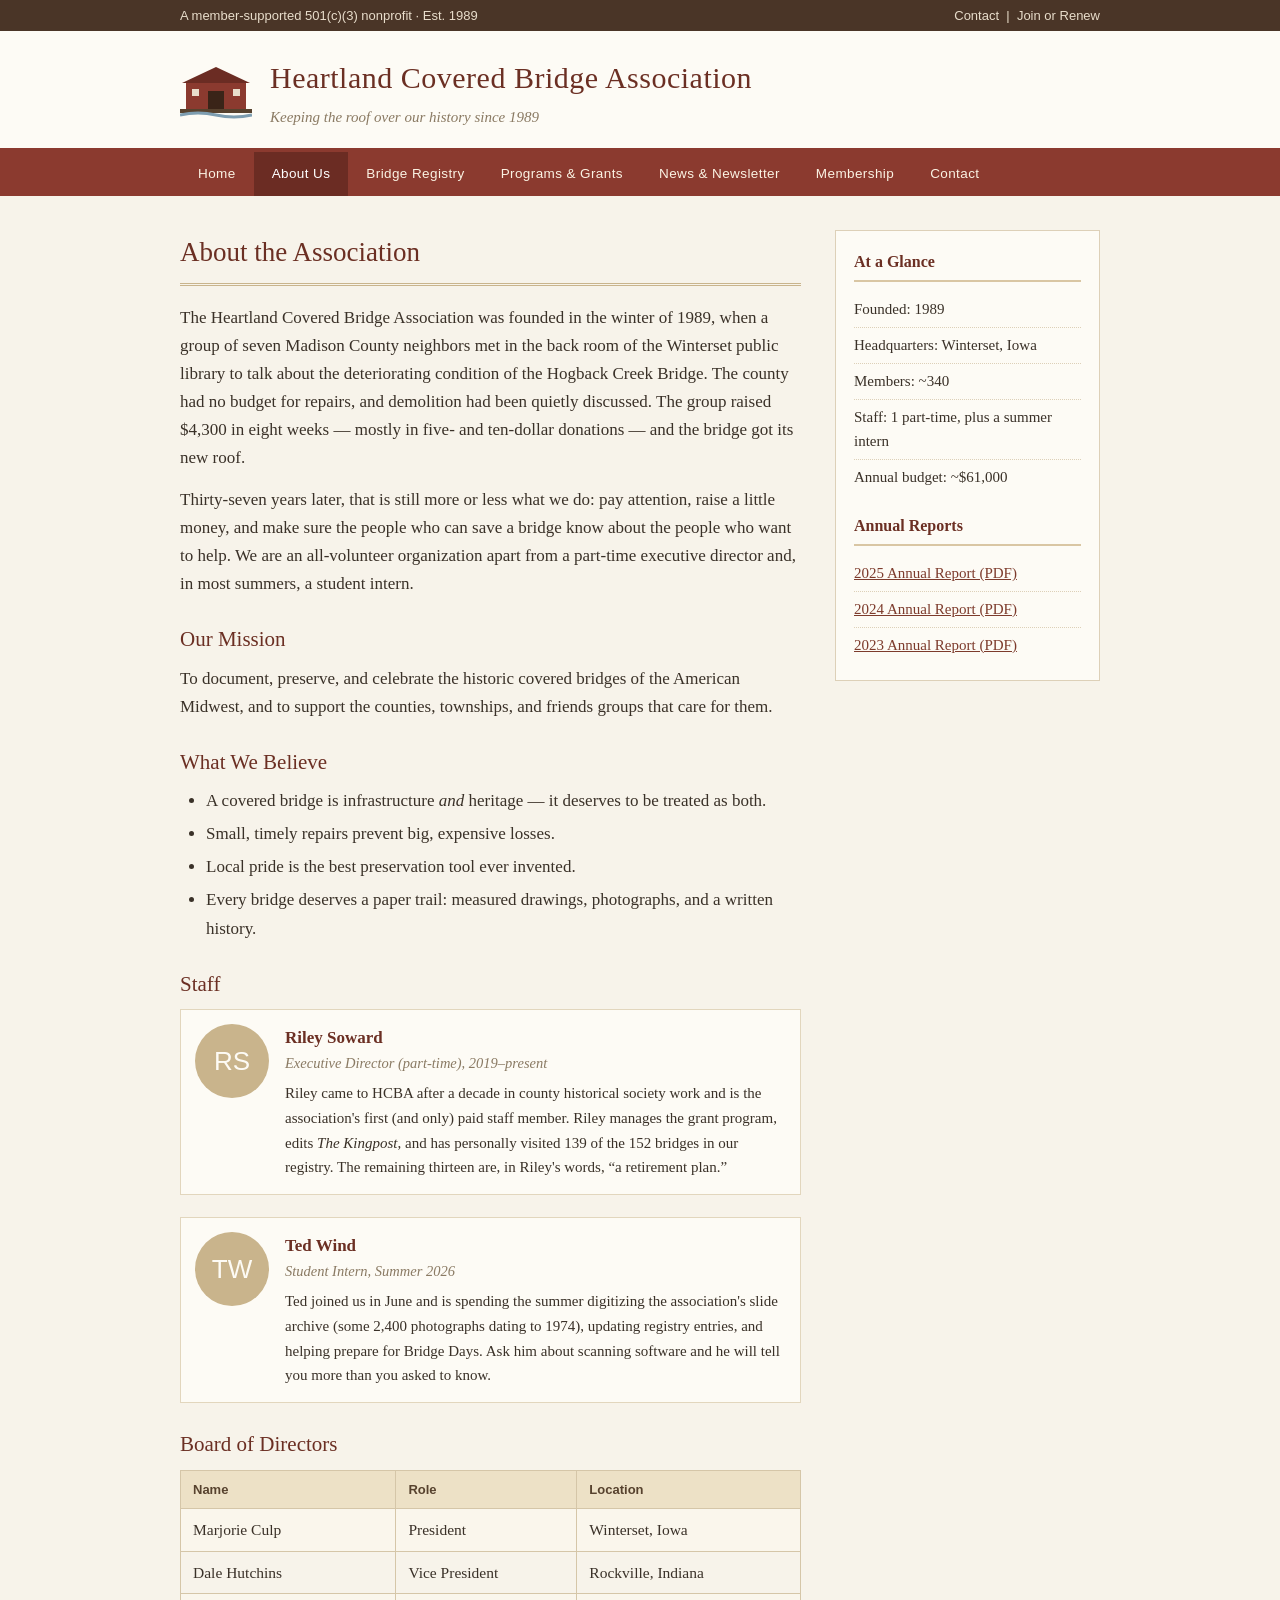
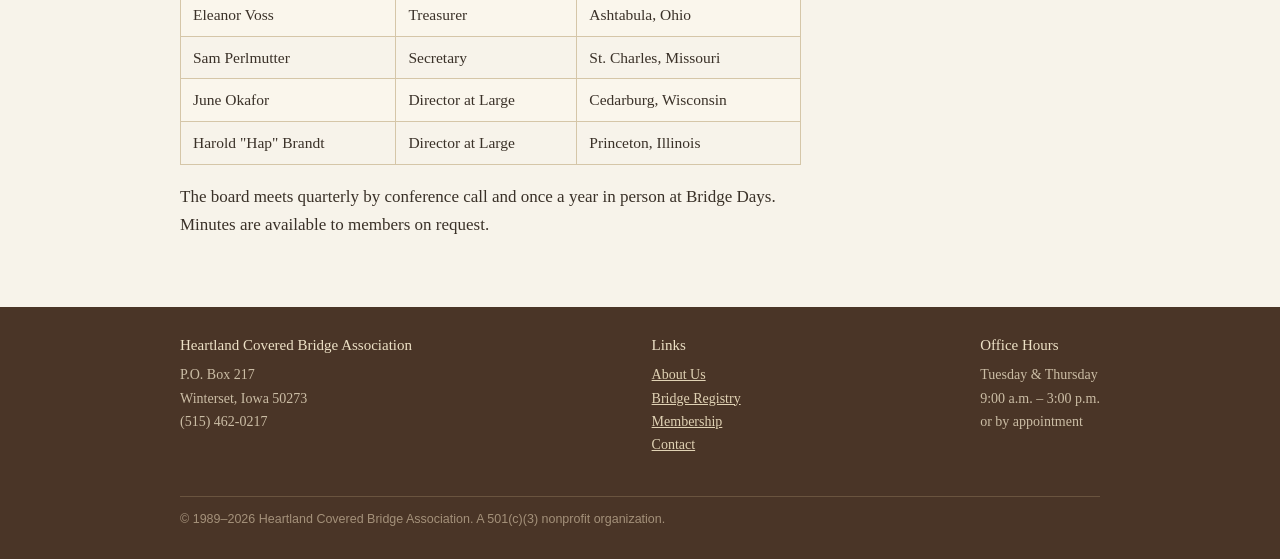
==== about.html @ 4b9364f1 "Heartland Covered Bridge Association website Co-Authored-By: Claude Fable 5 <noreply@anthropic.com>" ====
<!DOCTYPE html>
<html lang="en">
<head>
<meta charset="utf-8">
<meta name="viewport" content="width=device-width, initial-scale=1">
<title>About Us | Heartland Covered Bridge Association</title>
<link rel="stylesheet" href="css/style.css">
</head>
<body>

<div class="topstrip">
  <div class="wrap">
    <span>A member-supported 501(c)(3) nonprofit &middot; Est. 1989</span>
    <span><a href="contact.html">Contact</a> &nbsp;|&nbsp; <a href="membership.html">Join or Renew</a></span>
  </div>
</div>

<header class="site">
  <div class="wrap masthead">
    <svg width="72" height="54" viewBox="0 0 72 54" xmlns="http://www.w3.org/2000/svg" aria-hidden="true">
      <rect x="6" y="18" width="60" height="26" fill="#8b3a2f"/>
      <polygon points="2,18 36,2 70,18" fill="#6b2c23"/>
      <rect x="28" y="26" width="16" height="18" fill="#3a2418"/>
      <rect x="12" y="24" width="7" height="7" fill="#e8ddcb"/>
      <rect x="53" y="24" width="7" height="7" fill="#e8ddcb"/>
      <rect x="0" y="44" width="72" height="4" fill="#57422e"/>
      <path d="M0 50 Q18 46 36 50 T72 50" stroke="#7d9db0" stroke-width="3" fill="none"/>
    </svg>
    <div>
      <h1>Heartland Covered Bridge Association</h1>
      <div class="tagline">Keeping the roof over our history since 1989</div>
    </div>
  </div>
</header>

<nav class="main">
  <div class="wrap">
    <ul>
      <li><a href="index.html">Home</a></li>
      <li><a href="about.html" class="here">About Us</a></li>
      <li><a href="bridges.html">Bridge Registry</a></li>
      <li><a href="programs.html">Programs &amp; Grants</a></li>
      <li><a href="news.html">News &amp; Newsletter</a></li>
      <li><a href="membership.html">Membership</a></li>
      <li><a href="contact.html">Contact</a></li>
    </ul>
  </div>
</nav>

<div class="content">
  <div class="wrap cols">
    <div class="mainer">
      <h2 class="pagetitle">About the Association</h2>
      <p>
        The Heartland Covered Bridge Association was founded in the winter of 1989, when a group of
        seven Madison County neighbors met in the back room of the Winterset public library to talk
        about the deteriorating condition of the Hogback Creek Bridge. The county had no budget for
        repairs, and demolition had been quietly discussed. The group raised $4,300 in eight weeks
        &mdash; mostly in five- and ten-dollar donations &mdash; and the bridge got its new roof.
      </p>
      <p>
        Thirty-seven years later, that is still more or less what we do: pay attention, raise a
        little money, and make sure the people who can save a bridge know about the people who want
        to help. We are an all-volunteer organization apart from a part-time executive director and,
        in most summers, a student intern.
      </p>

      <h3>Our Mission</h3>
      <p>
        To document, preserve, and celebrate the historic covered bridges of the American Midwest,
        and to support the counties, townships, and friends groups that care for them.
      </p>

      <h3>What We Believe</h3>
      <ul>
        <li>A covered bridge is infrastructure <em>and</em> heritage &mdash; it deserves to be treated as both.</li>
        <li>Small, timely repairs prevent big, expensive losses.</li>
        <li>Local pride is the best preservation tool ever invented.</li>
        <li>Every bridge deserves a paper trail: measured drawings, photographs, and a written history.</li>
      </ul>

      <h3>Staff</h3>
      <div class="person">
        <div class="avatar">RS</div>
        <div>
          <h4>Riley Soward</h4>
          <div class="role">Executive Director (part-time), 2019&ndash;present</div>
          <p>
            Riley came to HCBA after a decade in county historical society work and is the
            association's first (and only) paid staff member. Riley manages the grant program, edits
            <em>The Kingpost</em>, and has personally visited 139 of the 152 bridges in our registry.
            The remaining thirteen are, in Riley's words, &ldquo;a retirement plan.&rdquo;
          </p>
        </div>
      </div>
      <div class="person">
        <div class="avatar">TW</div>
        <div>
          <h4>Ted Wind</h4>
          <div class="role">Student Intern, Summer 2026</div>
          <p>
            Ted joined us in June and is spending the summer digitizing the association's slide
            archive (some 2,400 photographs dating to 1974), updating registry entries, and helping
            prepare for Bridge Days. Ask him about scanning software and he will tell you more than
            you asked to know.
          </p>
        </div>
      </div>

      <h3>Board of Directors</h3>
      <table class="plain">
        <tr><th>Name</th><th>Role</th><th>Location</th></tr>
        <tr><td>Marjorie Culp</td><td>President</td><td>Winterset, Iowa</td></tr>
        <tr><td>Dale Hutchins</td><td>Vice President</td><td>Rockville, Indiana</td></tr>
        <tr><td>Eleanor Voss</td><td>Treasurer</td><td>Ashtabula, Ohio</td></tr>
        <tr><td>Sam Perlmutter</td><td>Secretary</td><td>St. Charles, Missouri</td></tr>
        <tr><td>June Okafor</td><td>Director at Large</td><td>Cedarburg, Wisconsin</td></tr>
        <tr><td>Harold "Hap" Brandt</td><td>Director at Large</td><td>Princeton, Illinois</td></tr>
      </table>
      <p>
        The board meets quarterly by conference call and once a year in person at Bridge Days.
        Minutes are available to members on request.
      </p>
    </div>

    <aside>
      <h3>At a Glance</h3>
      <ul>
        <li>Founded: 1989</li>
        <li>Headquarters: Winterset, Iowa</li>
        <li>Members: ~340</li>
        <li>Staff: 1 part-time, plus a summer intern</li>
        <li>Annual budget: ~$61,000</li>
      </ul>
      <h3 style="margin-top:18px;">Annual Reports</h3>
      <ul>
        <li><a href="#">2025 Annual Report (PDF)</a></li>
        <li><a href="#">2024 Annual Report (PDF)</a></li>
        <li><a href="#">2023 Annual Report (PDF)</a></li>
      </ul>
    </aside>
  </div>
</div>

<footer class="site">
  <div class="wrap">
    <div>
      <h4>Heartland Covered Bridge Association</h4>
      P.O. Box 217<br>
      Winterset, Iowa 50273<br>
      (515) 462-0217
    </div>
    <div>
      <h4>Links</h4>
      <a href="about.html">About Us</a><br>
      <a href="bridges.html">Bridge Registry</a><br>
      <a href="membership.html">Membership</a><br>
      <a href="contact.html">Contact</a>
    </div>
    <div>
      <h4>Office Hours</h4>
      Tuesday &amp; Thursday<br>
      9:00 a.m. &ndash; 3:00 p.m.<br>
      or by appointment
    </div>
    <div class="fine">
      &copy; 1989&ndash;2026 Heartland Covered Bridge Association. A 501(c)(3) nonprofit organization.
    </div>
  </div>
</footer>

</body>
</html>
---- css/style.css ----
/* Heartland Covered Bridge Association — site styles */

* { margin: 0; padding: 0; box-sizing: border-box; }

body {
  font-family: Georgia, "Times New Roman", serif;
  color: #3a3128;
  background: #f7f3ea;
  line-height: 1.65;
  font-size: 17px;
}

a { color: #7d3b2c; }
a:hover { color: #a04f3a; }

.wrap {
  max-width: 960px;
  margin: 0 auto;
  padding: 0 20px;
}

/* Top strip */
.topstrip {
  background: #4a3527;
  color: #e8ddcb;
  font-size: 13px;
  padding: 5px 0;
  font-family: Verdana, Geneva, sans-serif;
}
.topstrip .wrap { display: flex; justify-content: space-between; flex-wrap: wrap; gap: 6px; }
.topstrip a { color: #e8ddcb; text-decoration: none; }
.topstrip a:hover { text-decoration: underline; }

/* Header */
header.site {
  background: #fdfbf5;
  border-bottom: 4px solid #8b3a2f;
  padding: 22px 0 18px;
}
.masthead { display: flex; align-items: center; gap: 18px; }
.masthead svg { flex-shrink: 0; }
.masthead h1 {
  font-size: 30px;
  font-weight: normal;
  color: #6b2f23;
  letter-spacing: 0.5px;
}
.masthead .tagline {
  font-style: italic;
  color: #8a7a63;
  font-size: 15px;
  margin-top: 2px;
}

/* Nav */
nav.main {
  background: #8b3a2f;
  font-family: Verdana, Geneva, sans-serif;
}
nav.main ul { list-style: none; display: flex; flex-wrap: wrap; }
nav.main a {
  display: block;
  padding: 11px 18px;
  color: #fbf3e4;
  text-decoration: none;
  font-size: 13.5px;
  letter-spacing: 0.4px;
}
nav.main a:hover, nav.main a.here {
  background: #6b2c23;
  color: #fff;
}

/* Hero */
.hero {
  background: linear-gradient(rgba(58, 40, 28, 0.55), rgba(58, 40, 28, 0.55)), #a08863;
  position: relative;
  overflow: hidden;
}
.hero .art { display: block; width: 100%; height: auto; max-height: 420px; object-fit: cover; }
.hero .credit {
  position: absolute;
  top: 8px;
  right: 12px;
  font-size: 10.5px;
  color: rgba(253, 248, 236, 0.85);
  font-family: Verdana, sans-serif;
  text-shadow: 0 1px 2px rgba(0,0,0,0.6);
}
.bridgecard img.bphoto {
  width: 100%;
  height: auto;
  display: block;
  border: 1px solid #ddd0b8;
  margin-bottom: 4px;
}
.photocredit {
  font-size: 11px;
  color: #a89a82;
  font-family: Verdana, sans-serif;
  margin: 0 0 8px;
}
.hero .overlay {
  position: absolute;
  left: 0; right: 0; bottom: 0;
  padding: 26px 0;
  background: linear-gradient(transparent, rgba(40, 26, 16, 0.82));
  color: #fdf8ec;
}
.hero .overlay h2 {
  font-weight: normal;
  font-size: 28px;
  text-shadow: 0 1px 3px rgba(0,0,0,0.5);
}
.hero .overlay p { font-style: italic; font-size: 16px; text-shadow: 0 1px 3px rgba(0,0,0,0.5); }

/* Layout */
.content { padding: 34px 0 44px; }
.cols { display: flex; gap: 34px; align-items: flex-start; }
.cols .mainer { flex: 1 1 auto; min-width: 0; }
.cols aside {
  flex: 0 0 265px;
  background: #fdfbf5;
  border: 1px solid #ddd0b8;
  padding: 18px;
  font-size: 15px;
}
aside h3 {
  font-size: 16px;
  color: #6b2f23;
  border-bottom: 2px solid #d9c6a3;
  padding-bottom: 5px;
  margin-bottom: 10px;
}
aside ul { list-style: none; }
aside li { padding: 5px 0; border-bottom: 1px dotted #ddd0b8; }
aside li:last-child { border-bottom: none; }
aside .date { display: block; font-size: 12.5px; color: #8a7a63; font-family: Verdana, sans-serif; }

h2.pagetitle {
  font-weight: normal;
  color: #6b2f23;
  font-size: 27px;
  border-bottom: 3px double #c9b48c;
  padding-bottom: 8px;
  margin-bottom: 18px;
}
.mainer h3 { color: #6b2f23; font-weight: normal; font-size: 21px; margin: 24px 0 8px; }
.mainer p { margin-bottom: 14px; }
.mainer ul, .mainer ol { margin: 0 0 14px 26px; }
.mainer li { margin-bottom: 5px; }

/* Boxes and tables */
.notice {
  background: #f4e9cf;
  border: 1px solid #d9c6a3;
  padding: 14px 16px;
  margin: 0 0 20px;
  font-size: 15.5px;
}
.notice strong { color: #6b2f23; }

table.plain {
  width: 100%;
  border-collapse: collapse;
  margin-bottom: 18px;
  font-size: 15.5px;
}
table.plain th, table.plain td {
  border: 1px solid #d5c6a8;
  padding: 8px 12px;
  text-align: left;
}
table.plain th { background: #ede1c6; color: #57422e; font-family: Verdana, sans-serif; font-size: 13px; }
table.plain tr:nth-child(even) td { background: #faf6ec; }

.person {
  display: flex;
  gap: 16px;
  margin-bottom: 22px;
  background: #fdfbf5;
  border: 1px solid #e2d6bd;
  padding: 14px;
}
.person .avatar {
  flex: 0 0 74px;
  height: 74px;
  border-radius: 50%;
  background: #c9b48c;
  color: #fdfbf5;
  display: flex;
  align-items: center;
  justify-content: center;
  font-size: 26px;
  font-family: Verdana, sans-serif;
}
.person h4 { color: #6b2f23; font-size: 17px; }
.person .role { font-style: italic; color: #8a7a63; font-size: 14.5px; margin-bottom: 5px; }
.person p { font-size: 15px; margin: 0; }

.bridgecard {
  border: 1px solid #ddd0b8;
  background: #fdfbf5;
  margin-bottom: 18px;
  padding: 16px;
}
.bridgecard h4 { color: #6b2f23; font-size: 17.5px; }
.bridgecard .meta { font-family: Verdana, sans-serif; font-size: 12.5px; color: #8a7a63; margin: 3px 0 8px; }
.bridgecard p { font-size: 15px; margin: 0; }

.btn {
  display: inline-block;
  background: #8b3a2f;
  color: #fdf8ec !important;
  text-decoration: none;
  padding: 9px 20px;
  font-family: Verdana, sans-serif;
  font-size: 13.5px;
  border: none;
  cursor: pointer;
}
.btn:hover { background: #6b2c23; }

/* Homepage feature row */
.featrow { display: flex; gap: 20px; margin: 26px 0 8px; flex-wrap: wrap; }
.feat {
  flex: 1 1 200px;
  background: #fdfbf5;
  border: 1px solid #ddd0b8;
  border-top: 4px solid #8b3a2f;
  padding: 16px;
}
.feat h3 { margin: 0 0 6px !important; font-size: 18px !important; }
.feat p { font-size: 14.5px; margin-bottom: 8px; }
.feat a { font-size: 14px; }

/* Forms */
form.contact label {
  display: block;
  font-family: Verdana, sans-serif;
  font-size: 13px;
  color: #57422e;
  margin: 14px 0 4px;
}
form.contact input[type="text"], form.contact input[type="email"], form.contact select, form.contact textarea {
  width: 100%;
  max-width: 440px;
  padding: 8px;
  border: 1px solid #c9b48c;
  background: #fff;
  font-family: Georgia, serif;
  font-size: 15px;
}
form.contact textarea { height: 130px; }
form.contact .btn { margin-top: 16px; }

/* Footer */
footer.site {
  background: #4a3527;
  color: #cbbda5;
  padding: 26px 0 30px;
  font-size: 14px;
  margin-top: 10px;
}
footer.site .wrap { display: flex; justify-content: space-between; gap: 24px; flex-wrap: wrap; }
footer.site h4 { color: #ede1c6; font-weight: normal; margin-bottom: 6px; font-size: 15px; }
footer.site a { color: #e0d2b4; }
footer.site .fine { width: 100%; border-top: 1px solid #6a543f; margin-top: 16px; padding-top: 12px; font-size: 12.5px; color: #a4917a; font-family: Verdana, sans-serif; }

@media (max-width: 760px) {
  .cols { flex-direction: column; }
  .cols aside { flex: 1 1 auto; width: 100%; }
  .masthead h1 { font-size: 23px; }
  .hero .overlay h2 { font-size: 21px; }
}
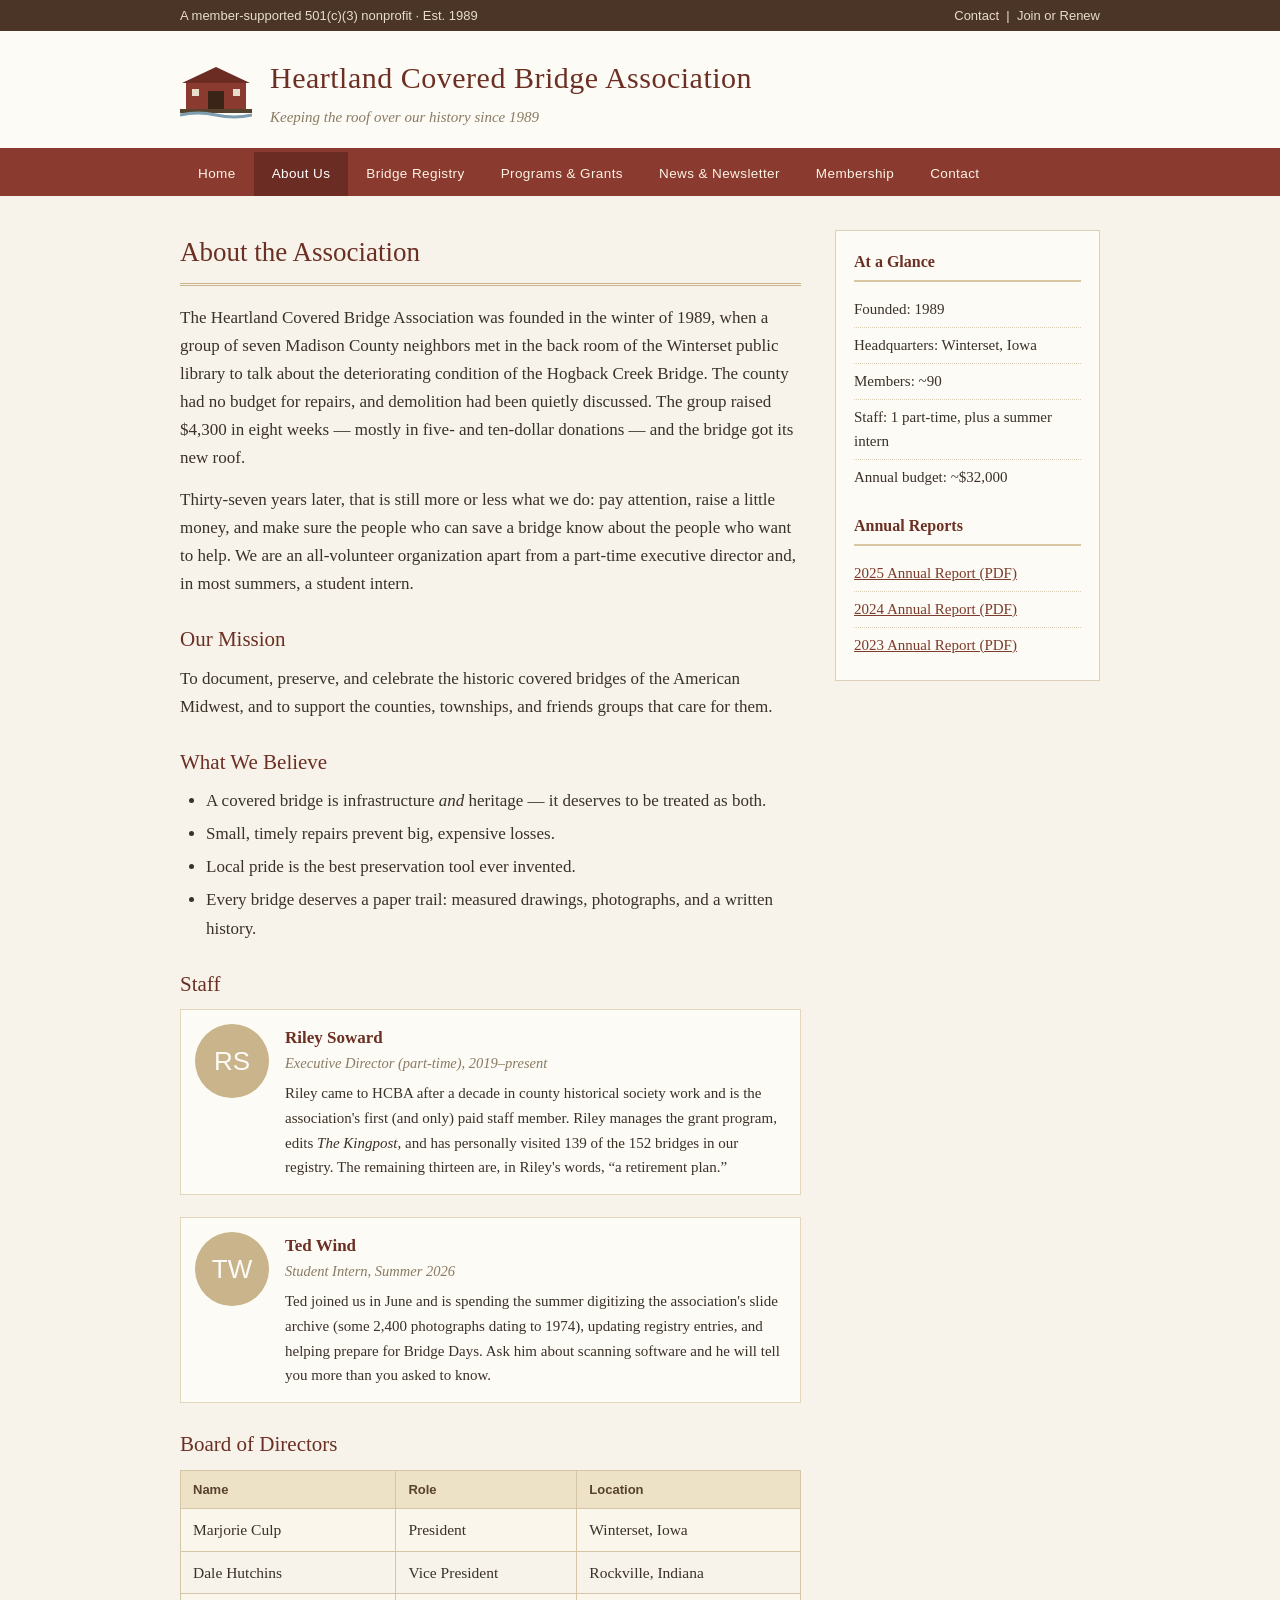
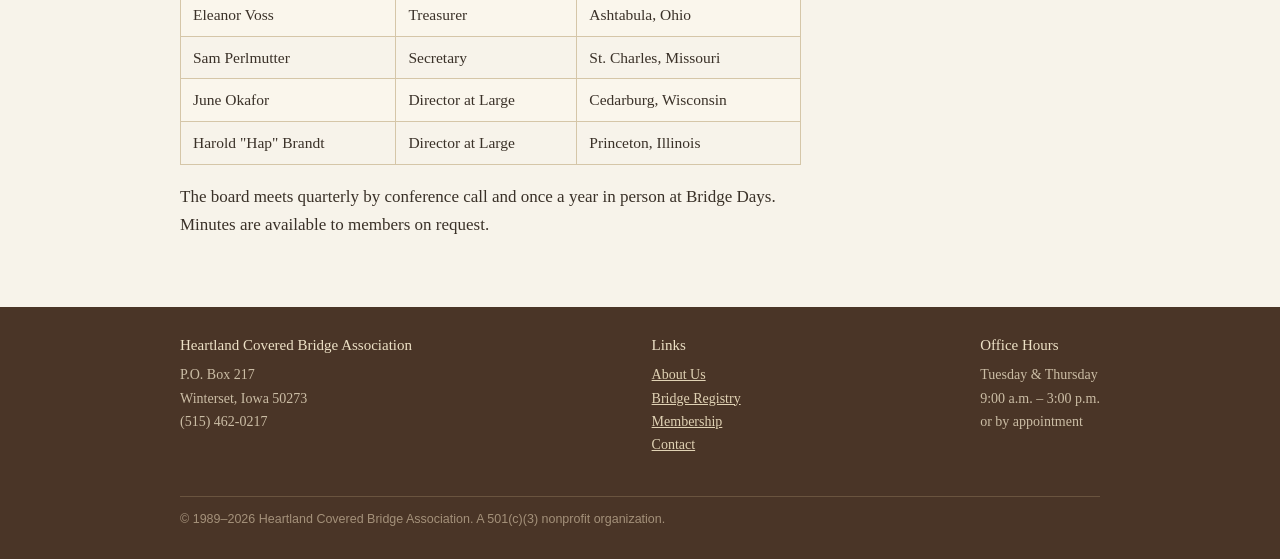
==== commit 3dddfa8d: "Reduce membership figures for realism (~90 members) Co-Authored-By: Claude Fable 5 <noreply@anthropi" ====
--- a/about.html
+++ b/about.html
@@ -128,9 +128,9 @@
       <ul>
         <li>Founded: 1989</li>
         <li>Headquarters: Winterset, Iowa</li>
-        <li>Members: ~340</li>
+        <li>Members: ~90</li>
         <li>Staff: 1 part-time, plus a summer intern</li>
-        <li>Annual budget: ~$61,000</li>
+        <li>Annual budget: ~$32,000</li>
       </ul>
       <h3 style="margin-top:18px;">Annual Reports</h3>
       <ul>
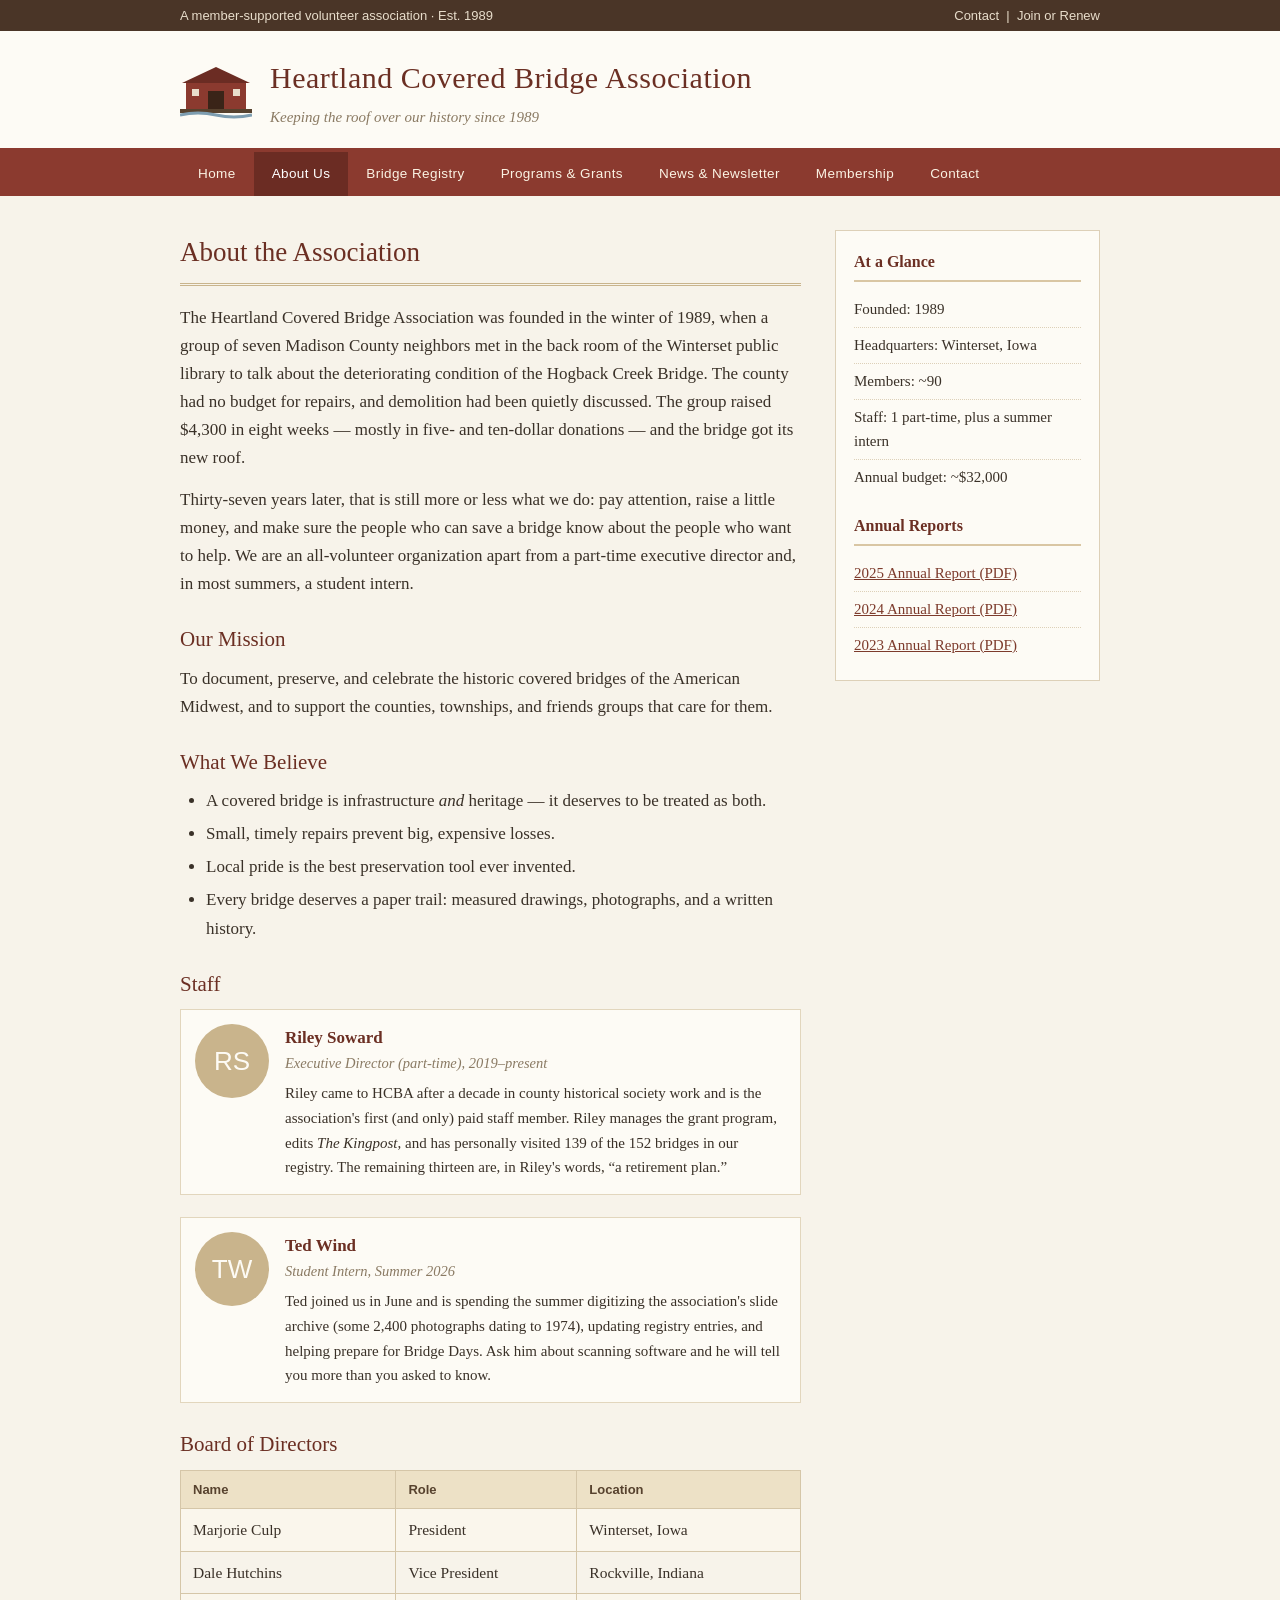
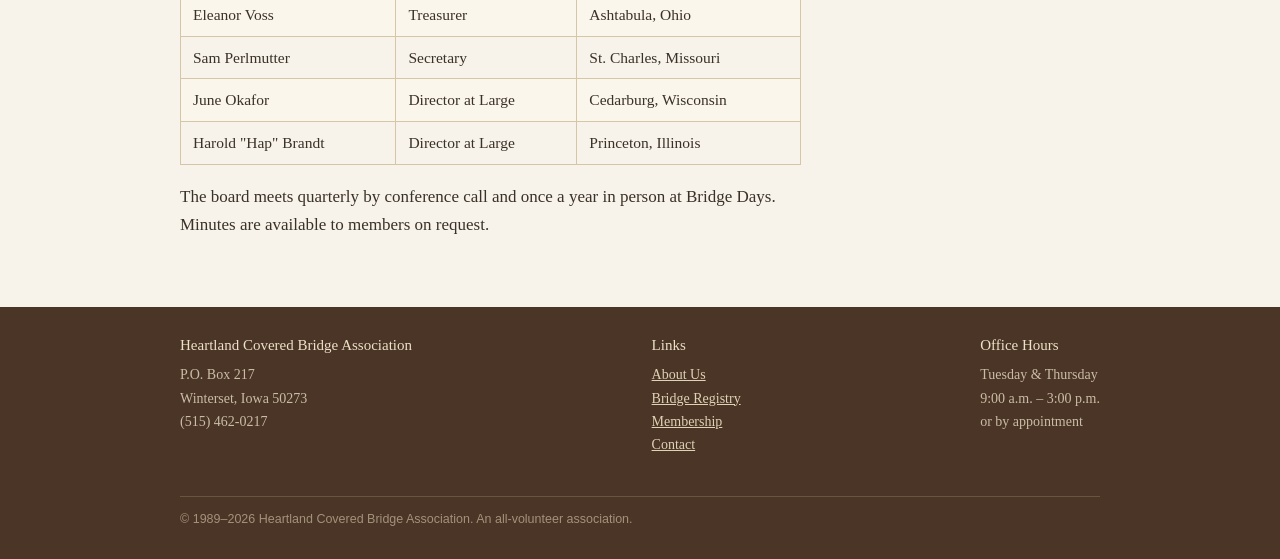
==== commit f6e93740: "Drop tax-status claim; relabel restorations stat Co-Authored-By: Claude Fable 5 <noreply@anthropic.c" ====
--- a/about.html
+++ b/about.html
@@ -10,7 +10,7 @@
 
 <div class="topstrip">
   <div class="wrap">
-    <span>A member-supported 501(c)(3) nonprofit &middot; Est. 1989</span>
+    <span>A member-supported volunteer association &middot; Est. 1989</span>
     <span><a href="contact.html">Contact</a> &nbsp;|&nbsp; <a href="membership.html">Join or Renew</a></span>
   </div>
 </div>
@@ -164,7 +164,7 @@
       or by appointment
     </div>
     <div class="fine">
-      &copy; 1989&ndash;2026 Heartland Covered Bridge Association. A 501(c)(3) nonprofit organization.
+      &copy; 1989&ndash;2026 Heartland Covered Bridge Association. An all-volunteer association.
     </div>
   </div>
 </footer>
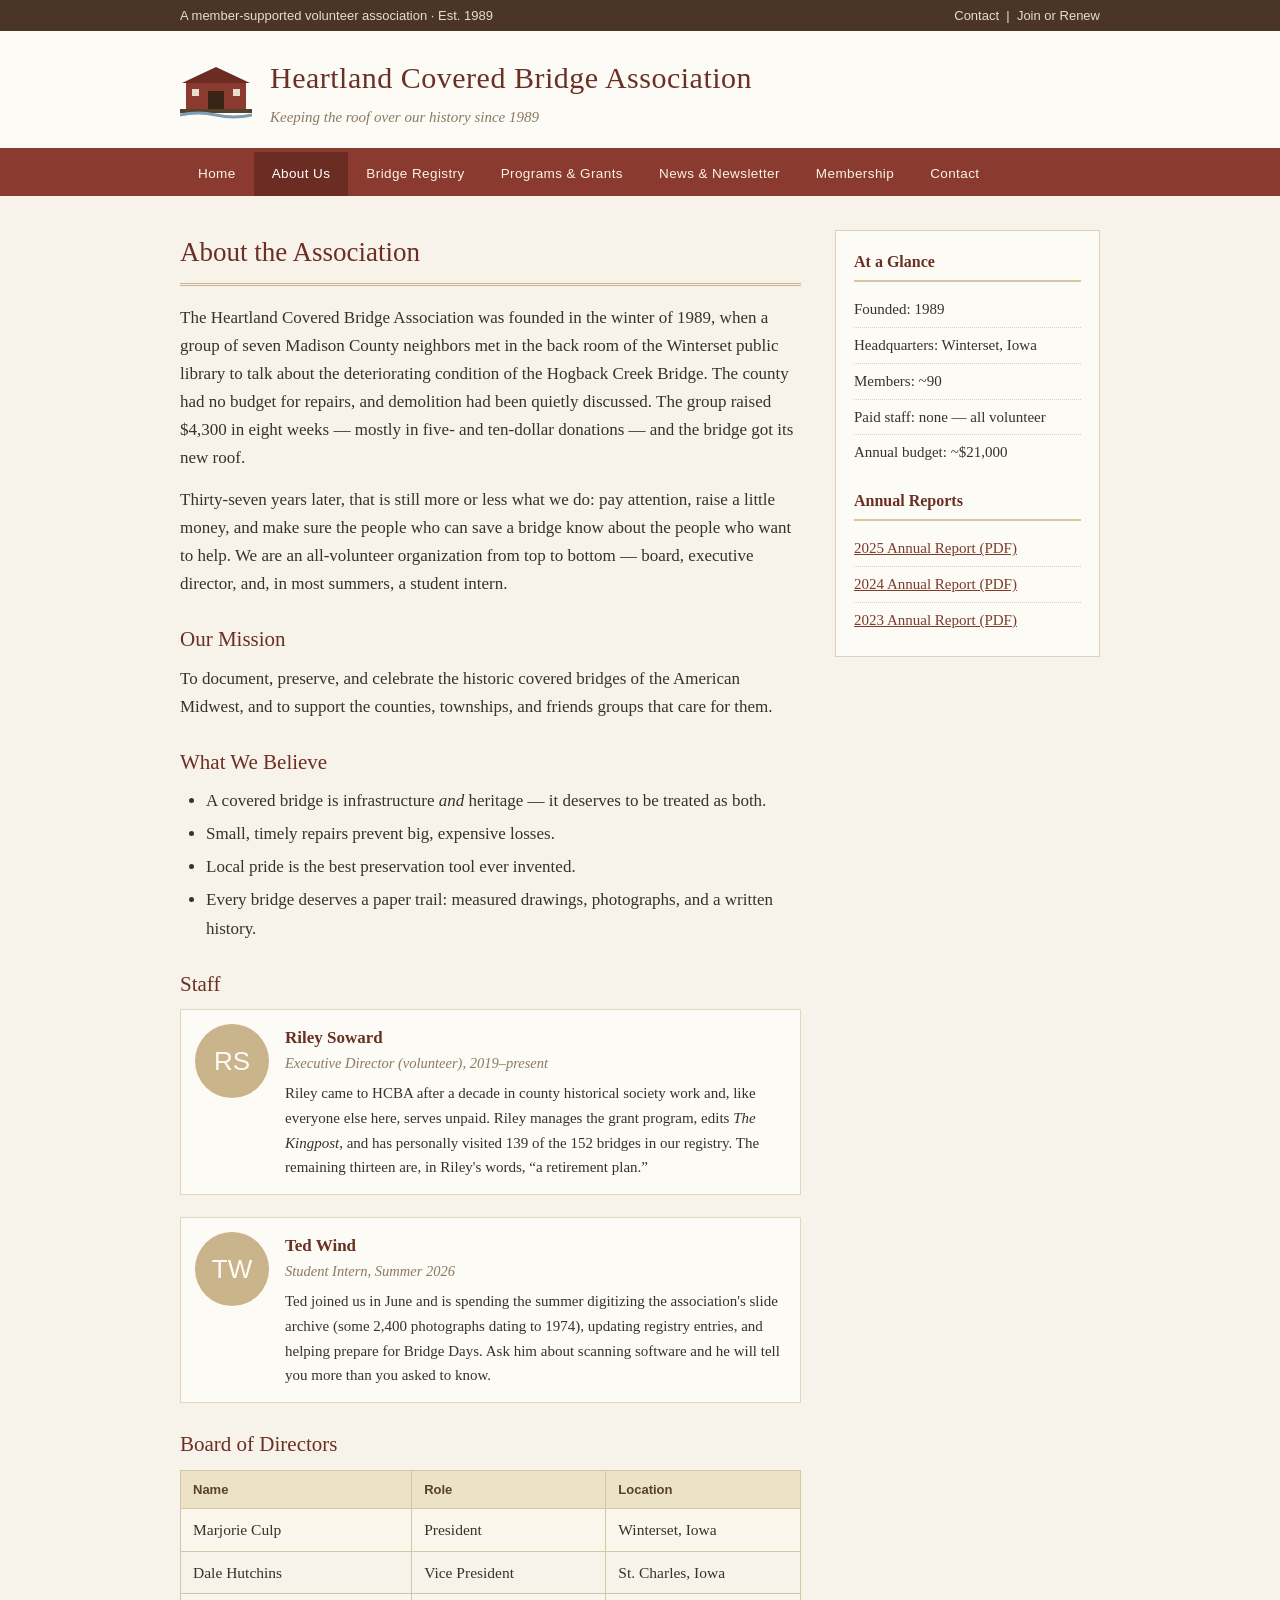
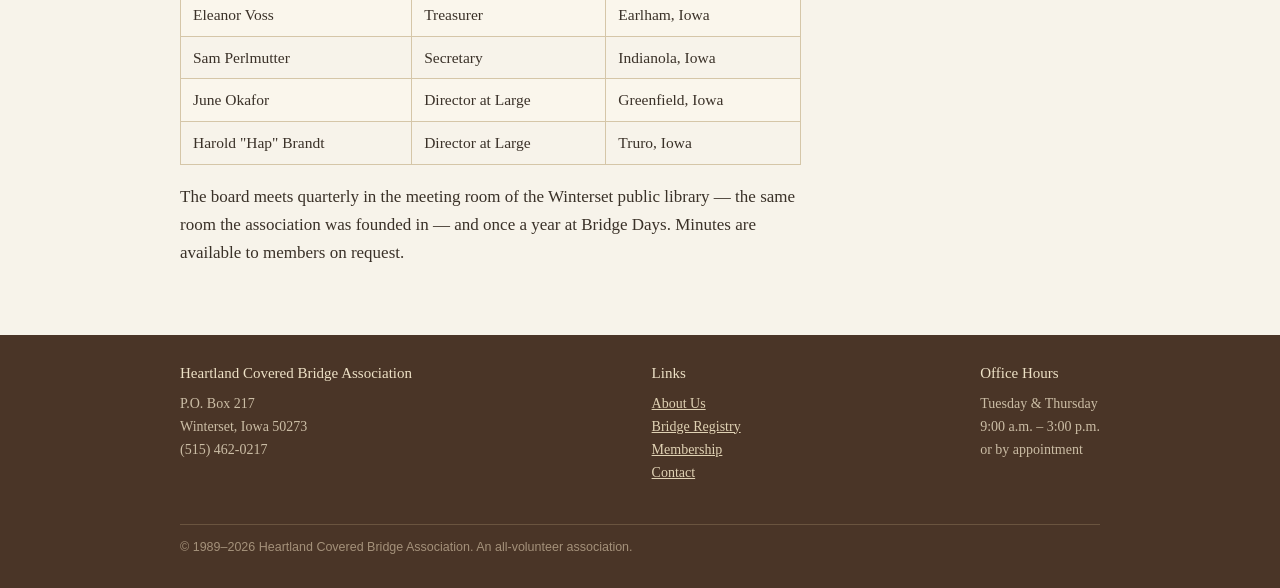
==== commit 4bc790b6: "Board all from Madison County area; Riley unpaid volunteer ED Co-Authored-By: Claude Fable 5 <norepl" ====
--- a/about.html
+++ b/about.html
@@ -61,8 +61,8 @@
       <p>
         Thirty-seven years later, that is still more or less what we do: pay attention, raise a
         little money, and make sure the people who can save a bridge know about the people who want
-        to help. We are an all-volunteer organization apart from a part-time executive director and,
-        in most summers, a student intern.
+        to help. We are an all-volunteer organization from top to bottom &mdash; board, executive
+        director, and, in most summers, a student intern.
       </p>
 
       <h3>Our Mission</h3>
@@ -84,10 +84,10 @@
         <div class="avatar">RS</div>
         <div>
           <h4>Riley Soward</h4>
-          <div class="role">Executive Director (part-time), 2019&ndash;present</div>
+          <div class="role">Executive Director (volunteer), 2019&ndash;present</div>
           <p>
-            Riley came to HCBA after a decade in county historical society work and is the
-            association's first (and only) paid staff member. Riley manages the grant program, edits
+            Riley came to HCBA after a decade in county historical society work and, like everyone
+            else here, serves unpaid. Riley manages the grant program, edits
             <em>The Kingpost</em>, and has personally visited 139 of the 152 bridges in our registry.
             The remaining thirteen are, in Riley's words, &ldquo;a retirement plan.&rdquo;
           </p>
@@ -111,14 +111,15 @@
       <table class="plain">
         <tr><th>Name</th><th>Role</th><th>Location</th></tr>
         <tr><td>Marjorie Culp</td><td>President</td><td>Winterset, Iowa</td></tr>
-        <tr><td>Dale Hutchins</td><td>Vice President</td><td>Rockville, Indiana</td></tr>
-        <tr><td>Eleanor Voss</td><td>Treasurer</td><td>Ashtabula, Ohio</td></tr>
-        <tr><td>Sam Perlmutter</td><td>Secretary</td><td>St. Charles, Missouri</td></tr>
-        <tr><td>June Okafor</td><td>Director at Large</td><td>Cedarburg, Wisconsin</td></tr>
-        <tr><td>Harold "Hap" Brandt</td><td>Director at Large</td><td>Princeton, Illinois</td></tr>
+        <tr><td>Dale Hutchins</td><td>Vice President</td><td>St. Charles, Iowa</td></tr>
+        <tr><td>Eleanor Voss</td><td>Treasurer</td><td>Earlham, Iowa</td></tr>
+        <tr><td>Sam Perlmutter</td><td>Secretary</td><td>Indianola, Iowa</td></tr>
+        <tr><td>June Okafor</td><td>Director at Large</td><td>Greenfield, Iowa</td></tr>
+        <tr><td>Harold "Hap" Brandt</td><td>Director at Large</td><td>Truro, Iowa</td></tr>
       </table>
       <p>
-        The board meets quarterly by conference call and once a year in person at Bridge Days.
+        The board meets quarterly in the meeting room of the Winterset public library &mdash; the
+        same room the association was founded in &mdash; and once a year at Bridge Days.
         Minutes are available to members on request.
       </p>
     </div>
@@ -129,8 +130,8 @@
         <li>Founded: 1989</li>
         <li>Headquarters: Winterset, Iowa</li>
         <li>Members: ~90</li>
-        <li>Staff: 1 part-time, plus a summer intern</li>
-        <li>Annual budget: ~$32,000</li>
+        <li>Paid staff: none &mdash; all volunteer</li>
+        <li>Annual budget: ~$21,000</li>
       </ul>
       <h3 style="margin-top:18px;">Annual Reports</h3>
       <ul>
